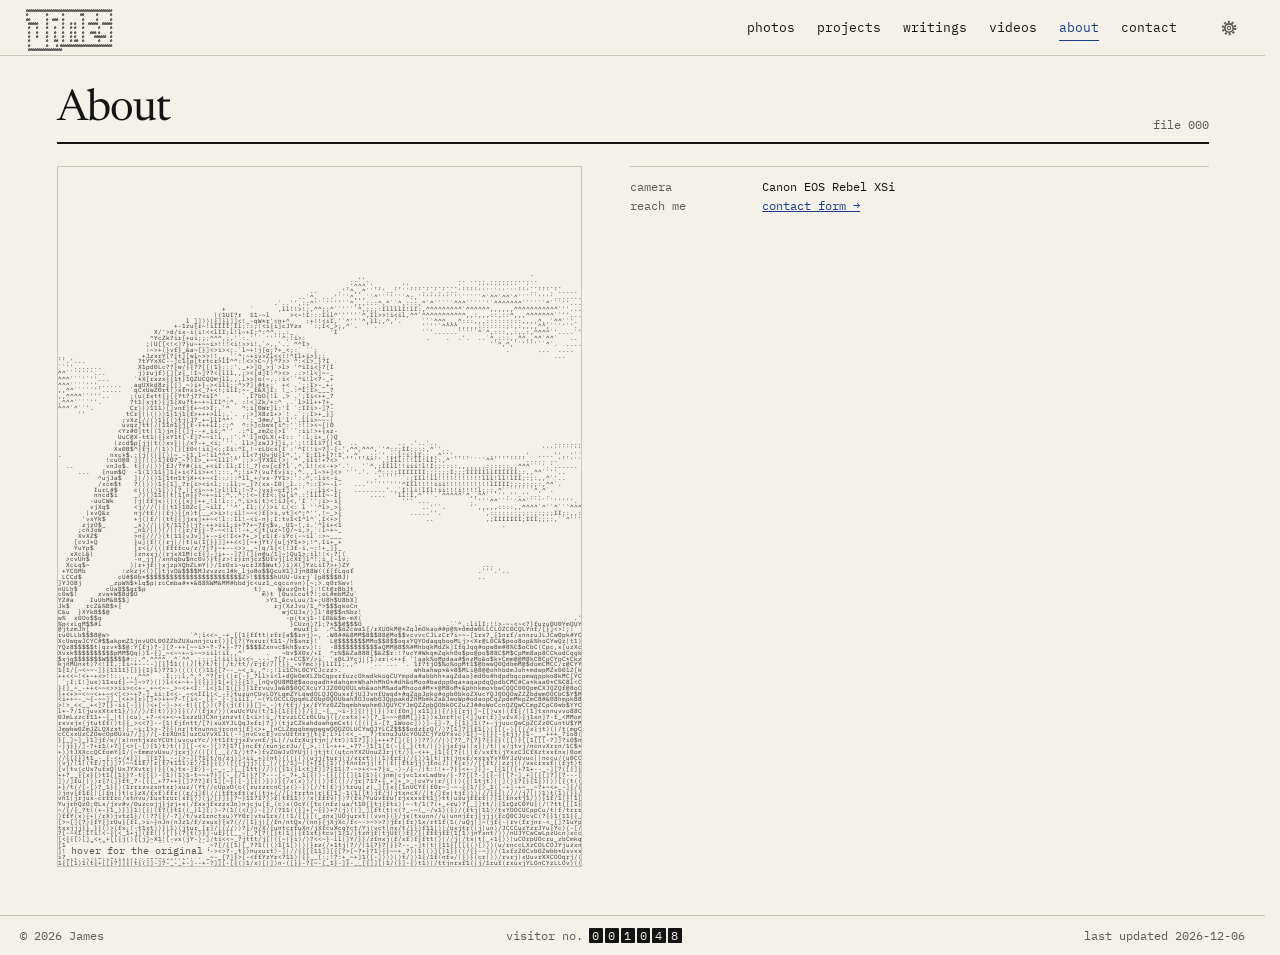
==== about.html @ 58447c20 "Publish site from dashboard" ====
<!doctype html>
<html lang="en">
<head>
<meta charset="utf-8">
<meta name="viewport" content="width=device-width,initial-scale=1">
<title>About — James</title>
<link rel="preconnect" href="https://fonts.googleapis.com">
<link href="https://fonts.googleapis.com/css2?family=IBM+Plex+Mono:wght@400;500;700&family=IBM+Plex+Sans:wght@400;500&family=Newsreader:ital,opsz,wght@0,6..72,400;1,6..72,400&display=swap" rel="stylesheet">
<link rel="stylesheet" href="style.css">
</head>
<body>
<script src="photos.js"></script>
<script src="data.js"></script>
<script src="site.js"></script>

<main class="page">
  <div class="head"><h1>About</h1><span class="meta">file 000</span></div>
  <div class="about">
    <div class="portrait" id="pf">
      <pre class="art" id="art" aria-hidden="true"></pre>
      <img src="img/13.webp" alt="James photographing Starhopper at Starbase">
      <span class="tag">hover for the original</span>
    </div>
    <div>
      <!-- About text goes here: James will write this. -->
      <div class="specs">
        <span>camera</span><b>Canon EOS Rebel XSi</b>
        <span>reach me</span><b><a href="contact.html">contact form →</a></b>
      </div>
    </div>
  </div>
</main>

<script src="ascii.js"></script>
<script src="sig.js"></script>
<script>
  const pf = document.getElementById("pf");
  const art = new AsciiArt(document.getElementById("art"), { cols: 150, minFont: 3 });
  // fill the 3:4 frame exactly; the grid centers whatever sub-character slack is left
  function run() { art.size(pf.clientWidth, pf.clientHeight); art.show({ src: "img/13.webp" }); }
  run();
  new ResizeObserver(() => { clearTimeout(run.t); run.t = setTimeout(run, 150); }).observe(pf);
</script>
</body>
</html>
---- style.css ----
:root{
  --paper:#f3f1ea; --paper-2:#e9e6dc; --ink:#141414; --ink-2:#5b5a55; --rule:#c9c5b8;
  --blue:#1d3c8f; --blue-2:#2f5bd3; --art:#2a2a2a;
  --serif:"Newsreader",Georgia,serif; --mono:"IBM Plex Mono",ui-monospace,monospace; --sans:"IBM Plex Sans",system-ui,sans-serif;
  --ease:cubic-bezier(.65,0,.35,1); --out:cubic-bezier(.2,.8,.2,1); --spring:cubic-bezier(.3,1.5,.5,1);
  color-scheme:light;
}
@media (prefers-color-scheme:dark){:root:not([data-theme="light"]){
  --paper:#0d0f14; --paper-2:#151820; --ink:#e8e6df; --ink-2:#8f8d86; --rule:#2a2e38; --blue:#8fb0ff; --blue-2:#b9ccff; --art:#c9ccd6; color-scheme:dark;}}
:root[data-theme="dark"]{--paper:#0d0f14; --paper-2:#151820; --ink:#e8e6df; --ink-2:#8f8d86; --rule:#2a2e38; --blue:#8fb0ff; --blue-2:#b9ccff; --art:#c9ccd6; color-scheme:dark;}

*{box-sizing:border-box}
html,body{margin:0;background:var(--paper);color:var(--ink)}
body{font-family:var(--sans);font-size:15px;line-height:1.5;min-height:100vh;display:flex;flex-direction:column}
a{color:var(--blue)} a:hover{color:var(--blue-2)}
::selection{background:var(--blue);color:var(--paper)}
button{font:inherit;color:inherit}
:focus-visible{outline:2px solid var(--blue);outline-offset:2px}

/* scrollbar space is always reserved, so nothing shifts sideways when a page gets taller or shorter */
html{scrollbar-gutter:stable}

/* ---------- page transitions (site.js adds .enter / .leave) ---------- */
body.enter>main{animation:pgIn .5s var(--out) both}
body.enter>footer{animation:pgFade .5s .1s both}
body.leave>main,body.leave>footer{animation:pgOut .24s ease-in forwards}
@keyframes pgIn{from{opacity:0;transform:translateY(12px);filter:blur(2px)}}
@keyframes pgFade{from{opacity:0}}
@keyframes pgOut{to{opacity:0;transform:translateY(-8px);filter:blur(2px)}}
.vt-zoom::view-transition-old(root),.vt-zoom::view-transition-new(root){animation:none}
.vt-zoom::view-transition-group(*){animation-duration:.45s;animation-timing-function:cubic-bezier(.3,.7,.1,1)}
.vt-zoom::view-transition-old(*),.vt-zoom::view-transition-new(*){height:100%;object-fit:cover}
:root[data-motion="reduced"] ::view-transition-group(*),:root[data-motion="reduced"] ::view-transition-old(*),:root[data-motion="reduced"] ::view-transition-new(*){animation:none}

/* ---------- header ---------- */
.top{display:flex;align-items:center;gap:20px;padding:0 20px;height:56px;border-bottom:1px solid var(--rule);position:relative;z-index:30;background:var(--paper)}
.top>*{position:relative;z-index:1}
pre.rays{position:absolute;inset:0;z-index:0;margin:0;overflow:hidden;pointer-events:none;font:10px/10px var(--mono);color:var(--ink);white-space:pre}
pre.rays i{font-style:normal}
pre.rays{font:9px/9px var(--mono);color:var(--blue);transition:opacity .2s}
pre.rays .l5{opacity:.9} pre.rays .l4{opacity:.7} pre.rays .l3{opacity:.5} pre.rays .l2{opacity:.3} pre.rays .l1{opacity:.15}
.mark{display:block;text-decoration:none;color:var(--ink);padding:6px 4px;line-height:0}
.mark pre{margin:0;font:700 4.4px/4.4px var(--mono);white-space:pre;color:inherit;transition:color .25s}
.mark:hover,.mark:focus-visible{color:var(--blue)}
nav.main{display:flex;gap:2px;margin-left:auto;font-family:var(--mono);font-size:13px}
.top.home nav.main{margin-left:0}
nav.main>div{position:relative}
nav.main>div>a{position:relative;display:block;padding:6px 10px;color:var(--ink);text-decoration:none;text-transform:lowercase}
nav.main>div>a::after{content:"";position:absolute;left:10px;right:10px;bottom:2px;height:1.5px;background:var(--ink);transform:scaleX(0);transform-origin:left;transition:transform .3s var(--out)}
nav.main>div>a:hover::after,nav.main>div>a[aria-current]::after{transform:scaleX(1)}
nav.main>div>a[aria-current]::after{background:var(--blue)}
nav.main>div>a[aria-current]{color:var(--blue)}
nav.main a.going::after{transform:scaleX(1);background:var(--blue);animation:going .5s var(--out)}
@keyframes going{0%{transform:scaleX(0)}60%{transform:scaleX(1.15)}100%{transform:scaleX(1)}}
.drop{position:absolute;top:calc(100% + 4px);left:0;min-width:150px;background:var(--paper);border:1px solid var(--ink);padding:6px 0;box-shadow:4px 4px 0 var(--rule);
  opacity:0;visibility:hidden;transform:translateY(-4px);clip-path:inset(0 0 100% 0);transition:opacity .18s,transform .25s var(--out),clip-path .3s var(--out),visibility 0s .3s}
nav.main>div:hover .drop,nav.main>div:focus-within .drop{opacity:1;visibility:visible;transform:none;clip-path:inset(0 -10px -10px 0);transition-delay:0s}
.drop a{display:block;padding:4px 12px;color:var(--ink);text-decoration:none;text-transform:lowercase}
.drop a:hover{background:var(--ink);color:var(--paper)}

/* settings gear */
.settings{margin-left:6px}
.top.home .settings{margin-left:auto}
.gear{width:32px;height:32px;border:none;background:none;cursor:pointer;color:var(--ink-2);display:grid;place-items:center;border-radius:50%;transition:color .2s,background .2s}
.gear:hover{color:var(--ink);background:var(--paper-2)}
.gear svg{width:18px;height:18px;transition:transform .6s var(--spring)}
.gear circle{fill:none;stroke:currentColor}
.gear .teeth{stroke-width:3;stroke-dasharray:2.6 2.55}
.gear .ring{stroke-width:2.2}.gear .hub{stroke-width:1.4}
.gear:hover svg{transform:rotate(30deg)}
.settings.open .gear{color:var(--ink)}
.settings.open .gear svg{transform:rotate(150deg)}
.panel{position:absolute;right:0;top:calc(100% + 10px);width:230px;background:var(--paper);border:1px solid var(--ink);box-shadow:5px 5px 0 var(--rule);padding:10px 12px 12px;font:12px var(--mono);
  opacity:0;visibility:hidden;transform:translateY(-6px) scale(.98);transform-origin:top right;clip-path:inset(0 0 100% 0);
  transition:opacity .2s,transform .35s var(--out),clip-path .35s var(--out),visibility 0s .35s}
.settings.open .panel{opacity:1;visibility:visible;transform:none;clip-path:inset(0 -10px -10px -10px);transition-delay:0s}
.panel .ph{color:var(--ink-2);text-transform:uppercase;letter-spacing:.08em;font-size:10px;margin-bottom:8px;border-bottom:1px solid var(--rule);padding-bottom:6px}
.panel .row{display:flex;align-items:center;justify-content:space-between;margin-top:8px;
  opacity:0;transform:translateY(-4px);transition:opacity .25s,transform .3s var(--out)}
.settings.open .panel .row{opacity:1;transform:none}
.settings.open .panel .row:nth-of-type(3){transition-delay:.06s}
.seg{display:inline-flex;border:1px solid var(--rule)}
.seg button{background:none;border:none;padding:3px 8px;font:11px var(--mono);cursor:pointer;color:var(--ink-2);transition:background .2s,color .2s}
.seg button:hover{color:var(--ink)}
.seg button.on{background:var(--ink);color:var(--paper)}

/* burger (small screens) */
.burger{display:none;width:34px;height:30px;border:1px solid var(--rule);background:none;cursor:pointer;position:relative;padding:0}
.burger i{position:absolute;left:8px;right:8px;height:1.5px;background:var(--ink);transition:transform .35s var(--spring),opacity .2s,top .35s var(--spring)}
.burger i:nth-child(1){top:9px}.burger i:nth-child(2){top:14px}.burger i:nth-child(3){top:19px}
.burger:hover{border-color:var(--ink)}
.menu-open .burger i:nth-child(1){top:14px;transform:rotate(45deg)}
.menu-open .burger i:nth-child(2){opacity:0;transform:scaleX(.2)}
.menu-open .burger i:nth-child(3){top:14px;transform:rotate(-45deg)}

/* ---------- odometer ---------- */
.odo{display:inline-flex;vertical-align:baseline;font-variant-numeric:tabular-nums}
.od{display:inline-block;height:1.25em;line-height:1.25em;overflow:hidden;vertical-align:-.3em}
.od .st{display:block;transition:transform 1.1s cubic-bezier(.2,.75,.15,1);will-change:transform}
.od .st i{display:block;height:1.25em;font-style:normal;text-align:center}

/* ---------- footer ---------- */
footer{margin-top:auto;border-top:1px solid var(--rule);padding:12px 20px;display:flex;flex-wrap:wrap;gap:16px;justify-content:space-between;align-items:center;font:12px var(--mono);color:var(--ink-2)}
.vc{display:inline-flex;align-items:center;gap:6px}
.counter{gap:2px}
.counter .od{background:var(--ink);color:var(--paper);width:1.15em;vertical-align:middle;border-radius:1px}

/* ---------- home ---------- */
.stage{flex:1;position:relative;min-height:calc(100vh - 100px);overflow:hidden}
pre.name{position:absolute;z-index:2;left:50%;top:18px;transform:translateX(-50%);margin:0;font-family:var(--mono);font-weight:700;line-height:1;white-space:pre;color:var(--ink);user-select:none;pointer-events:none}
.artbox{position:absolute;inset:0;display:grid;place-items:center}
pre.art{margin:0;font-family:var(--mono);color:var(--art);line-height:1;letter-spacing:0;white-space:pre;user-select:none}
.stage pre.art{cursor:pointer;font-weight:500;position:absolute}
.caption{position:absolute;left:20px;bottom:14px;font:12px var(--mono);color:var(--ink-2);background:var(--paper);padding:2px 6px;text-decoration:none;transition:opacity .3s}
.caption b{color:var(--ink);font-weight:500}

/* ---------- page shell ---------- */
.page{width:100%;max-width:1200px;margin:0 auto;padding:32px 24px 48px}
.head{display:flex;align-items:end;justify-content:space-between;gap:16px;border-bottom:2px solid var(--ink);padding-bottom:10px;margin-bottom:22px;flex-wrap:wrap}
.head h1{font-family:var(--serif);font-weight:400;font-size:44px;line-height:1;margin:0;letter-spacing:-.02em}
.head .meta{font:12px var(--mono);color:var(--ink-2)}

/* ---------- cabinet tabs ---------- */
.tabs{position:relative;display:flex;flex-wrap:wrap;font:13px var(--mono);margin-bottom:16px;padding:0 4px}
.tabs button{background:none;border:none;padding:7px 14px 6px;color:var(--ink-2);cursor:pointer;position:relative;z-index:1;transition:color .25s}
.tabs button:hover,.tabs button.on{color:var(--ink)}
.tabs .n{margin-left:6px;opacity:.55;font-size:11px}
.tabs svg.snake{position:absolute;inset:0;width:100%;height:100%;overflow:visible;pointer-events:none}
.tabs svg path{fill:none;stroke-linejoin:round;stroke-linecap:square}
.tabs svg .base{stroke:var(--rule);stroke-width:1}
.tabs svg .hi{stroke:var(--ink);stroke-width:1.5}

/* ---------- zoom picker ---------- */
.tools{display:flex;align-items:center;gap:14px;font:12px var(--mono);color:var(--ink-2);margin:-4px 0 14px}
.zoomer{position:relative;display:inline-flex;border:1px solid var(--rule);padding:2px;gap:2px}
.zoomer .ink{position:absolute;top:2px;bottom:2px;left:2px;width:30px;background:var(--ink);border-radius:2px;transition:left .42s cubic-bezier(.5,0,.2,1),width .42s cubic-bezier(.5,0,.2,1)}
.zoomer button{position:relative;z-index:1;background:none;border:none;width:30px;height:26px;display:grid;place-items:center;cursor:pointer;padding:0}
.zoomer i{display:grid;gap:1.5px;width:14px;height:14px;transition:transform .35s var(--spring)}
.zoomer i b{background:var(--ink-2);border-radius:.5px;transition:background .25s .1s}
.zoomer button:first-of-type i{width:11px;height:11px}
.zoomer button:hover i{transform:scale(1.15)}
.zoomer button:hover i b{background:var(--ink)}
.zoomer button.on i b{background:var(--paper)}
.tools .tip{margin-left:auto}

/* ---------- photo grid: justified rows, every photo shown whole at its own shape ---------- */
.grid{display:flex;flex-wrap:wrap;gap:var(--gap,6px)}
.grid::after{content:"";flex-grow:999999}
.grid figure{margin:0;position:relative;overflow:hidden;background:var(--paper-2);cursor:zoom-in;
  height:var(--rowh,180px);flex-grow:var(--ar,1.5);width:calc(var(--rowh,180px) * var(--ar,1.5));max-width:100%}
.grid img,.grid video{width:100%;height:100%;object-fit:cover;display:block;transition:transform .5s var(--out)}
.grid figure:hover img,.grid figure:hover video{transform:scale(1.03)}
.grid figcaption{position:absolute;left:0;bottom:0;font:10px var(--mono);background:var(--paper);color:var(--ink);padding:1px 5px;opacity:0;transition:opacity .2s}
.grid figure:hover figcaption{opacity:1}
.grid .badge{position:absolute;right:4px;top:4px;font:9px var(--mono);background:var(--paper);color:var(--ink);padding:0 4px;letter-spacing:.06em}
.grid.dense figcaption,.grid.dense .badge{display:none}
.grid figure.in{animation:fileIn .42s var(--out) both}
.grid figure.out{animation:fileOut .26s ease-in both}
@keyframes fileIn{from{opacity:0;transform:translateY(-22px) rotate(-1.2deg)}}
@keyframes fileOut{to{opacity:0;transform:translateY(18px) rotate(.8deg) scale(.97)}}
.empty{border:1px dashed var(--rule);padding:48px;text-align:center;font:13px var(--mono);color:var(--ink-2);animation:fileIn .42s var(--out) both}

/* ---------- viewer ---------- */
.viewer{position:fixed;inset:0;z-index:50;display:none}
.viewer.open{display:block}
.viewer .veil{position:absolute;inset:0;background:var(--paper)}
.viewer .stagev{position:absolute;inset:0 0 52px 0;display:flex;align-items:center;justify-content:center;overflow:hidden;touch-action:none;user-select:none}
.viewer .stagev.zoomed{cursor:grab}.viewer .stagev.dragging{cursor:grabbing}
.viewer .pan{transform-origin:0 0;will-change:transform;line-height:0}
.viewer .media{display:block;max-width:calc(100vw - 128px);max-height:calc(100vh - 52px - 48px);max-height:calc(100dvh - 52px - 48px);width:auto;height:auto;-webkit-user-drag:none}
.viewer .zbar{position:absolute;right:14px;bottom:66px;z-index:2;display:flex;align-items:center;background:var(--paper);border:1px solid var(--rule);font:11px var(--mono)}
.viewer .zbar button{background:none;border:none;width:30px;height:28px;cursor:pointer;color:var(--ink);font:14px var(--mono);transition:background .2s,color .2s}
.viewer .zbar button:hover{background:var(--ink);color:var(--paper)}
.viewer .zbar span{min-width:46px;text-align:center;color:var(--ink-2)}
.viewer .ctl{position:absolute;z-index:2;background:var(--paper);border:1px solid var(--rule);color:var(--ink);font:13px var(--mono);cursor:pointer;width:38px;height:38px;display:grid;place-items:center;transition:border-color .2s,background .2s,color .2s,transform .3s var(--spring)}
.viewer .ctl:hover{border-color:var(--ink);background:var(--ink);color:var(--paper)}
.viewer .prev{left:14px;top:50%;margin-top:-45px}.viewer .next{right:14px;top:50%;margin-top:-45px}
.viewer .prev:hover{transform:translateX(-2px)}.viewer .next:hover{transform:translateX(2px)}
.viewer .close{right:14px;top:14px}
.viewer .close:hover{transform:rotate(90deg)}
.viewer .bar{position:absolute;left:0;right:0;bottom:0;background:var(--paper);border-top:1px solid var(--rule);font:12px var(--mono)}
.viewer .bar .line{height:52px;display:flex;align-items:center;gap:14px;padding:0 18px}
.viewer .bar .no{color:var(--blue)}
.viewer .bar .nm{font:18px var(--serif);color:var(--ink);white-space:nowrap;overflow:hidden;text-overflow:ellipsis}
.viewer .bar .pos{margin-left:auto;color:var(--ink-2)}
.viewer .more{background:none;border:1px solid var(--rule);color:var(--ink);font:12px var(--mono);padding:5px 10px;cursor:pointer;display:inline-flex;align-items:center;gap:8px;position:relative;overflow:hidden;transition:border-color .25s,color .25s}
.viewer .more::before{content:"";position:absolute;inset:0;background:var(--ink);transform:translateY(101%);transition:transform .3s var(--out);z-index:-1}
.viewer .more:hover{border-color:var(--ink);color:var(--paper)}
.viewer .more:hover::before{transform:none}
.viewer .more{z-index:0}
.viewer .more svg{width:10px;height:10px;transition:transform .35s var(--spring)}
.viewer .more svg path{fill:none;stroke:currentColor;stroke-width:1.6}
.viewer.details .more svg{transform:rotate(180deg)}
.viewer .info{display:grid;grid-template-rows:0fr;transition:grid-template-rows .4s var(--out)}
.viewer.details .info{grid-template-rows:1fr}
.viewer .info>div{overflow:hidden}
.viewer .info dl{display:grid;grid-template-columns:repeat(auto-fill,minmax(170px,1fr));gap:12px 24px;margin:0;padding:14px 18px 18px;border-top:1px dashed var(--rule)}
.viewer .info dl>div{opacity:0;transform:translateY(8px);transition:opacity .3s,transform .4s var(--out)}
.viewer.details .info dl>div{opacity:1;transform:none}
.viewer .info dt{color:var(--ink-2);font-size:10px;text-transform:uppercase;letter-spacing:.08em}
.viewer .info dd{margin:2px 0 0;font-size:13px}
.viewer .info dd.notes{font:15px/1.45 var(--serif)}

/* ---------- about ---------- */
.about{display:grid;grid-template-columns:minmax(0,1fr) minmax(0,1.1fr);gap:48px;align-items:start}
.portrait{position:relative;border:1px solid var(--rule);overflow:hidden;background:var(--paper);aspect-ratio:3/4;display:grid;place-items:center}
.portrait pre.art{cursor:crosshair}
.portrait img{position:absolute;inset:0;width:100%;height:100%;object-fit:cover;opacity:0;transition:opacity .4s}
.portrait:hover img{opacity:1}
.portrait .tag{position:absolute;left:8px;bottom:8px;font:10px var(--mono);background:var(--paper);padding:1px 5px;color:var(--ink-2)}
.specs{font:12px var(--mono);border-top:1px solid var(--rule);padding-top:12px;display:grid;grid-template-columns:120px 1fr;gap:4px 12px;color:var(--ink-2)}
.specs b{color:var(--ink);font-weight:400}

/* ---------- contact ---------- */
form.card{max-width:620px;border:1px solid var(--ink);padding:24px;background:var(--paper);box-shadow:6px 6px 0 var(--rule)}
form.card label{display:block;font:12px var(--mono);color:var(--ink-2);margin:14px 0 4px;text-transform:uppercase;letter-spacing:.06em}
form.card input,form.card textarea{width:100%;background:transparent;border:none;border-bottom:1px solid var(--ink);font:17px var(--serif);color:var(--ink);padding:6px 0;outline:none}
form.card textarea{min-height:140px;resize:vertical;border:1px solid var(--ink);padding:8px}
form.card input:focus,form.card textarea:focus{border-color:var(--blue)}
form.card button{margin-top:20px;background:var(--ink);color:var(--paper);border:none;font:13px var(--mono);padding:10px 18px;cursor:pointer}
form.card button:hover{background:var(--blue)}
.status{font:12px var(--mono);margin-top:12px;color:var(--ink-2)}

/* ---------- drawers (writing, videos, projects) ---------- */
.drawer{border:1px solid var(--rule)}
.drawer .row{display:grid;grid-template-columns:110px 1fr 120px;gap:16px;padding:12px 16px;border-top:1px solid var(--rule);font:13px var(--mono);color:var(--ink-2)}
.drawer .row:first-child{border-top:none;background:var(--paper-2);font-size:11px;text-transform:uppercase;letter-spacing:.06em}
.drawer .row span.t{font:18px var(--serif);color:var(--ink)}
.drawer .row.in{animation:fileIn .42s var(--out) both}

:root[data-motion="reduced"] *{animation-duration:.01ms!important;transition-duration:.01ms!important}

@media (max-width:820px){
  .top{flex-wrap:wrap;height:auto;min-height:56px;padding:8px 14px}
  .burger{display:block;margin-left:auto}
  .top.home .burger{margin-left:0}
  .settings,.top.home .settings{margin-left:auto}
  .top:not(.home) .settings{margin-left:6px}
  nav.main{order:5;width:100%;flex-direction:column;margin:0;display:flex;max-height:0;overflow:hidden;transition:max-height .4s var(--out)}
  .top.menu-open nav.main{max-height:520px}
  nav.main>div{opacity:0;transform:translateY(-6px);transition:opacity .25s,transform .3s var(--out)}
  .top.menu-open nav.main>div{opacity:1;transform:none}
  .top.menu-open nav.main>div:nth-child(2){transition-delay:.03s}.top.menu-open nav.main>div:nth-child(3){transition-delay:.06s}
  .top.menu-open nav.main>div:nth-child(4){transition-delay:.09s}.top.menu-open nav.main>div:nth-child(5){transition-delay:.12s}
  .top.menu-open nav.main>div:nth-child(6){transition-delay:.15s}
  .drop{position:static;opacity:1;visibility:visible;transform:none;clip-path:none;border:none;box-shadow:none;padding:0 0 4px 16px;background:none}
  .drop a{padding:2px 10px}
  .page{padding:24px 16px 40px}
  .head h1{font-size:34px}
  .tools .tip{display:none}
  .about{grid-template-columns:1fr;gap:28px}
  .viewer .media{max-width:calc(100vw - 16px);max-height:calc(100dvh - 52px - 120px)}
  .viewer .prev,.viewer .next{top:auto;bottom:62px;margin:0}
  .viewer .zbar{right:auto;left:50%;transform:translateX(-50%)}
  .viewer .bar .pos{display:none}
  .drawer .row{grid-template-columns:80px 1fr}
  .drawer .row>:last-child{display:none}
  .caption{left:14px;font-size:11px}
}
@media (max-width:600px){
  .tabs{flex-wrap:nowrap;padding:0;font-size:12px}
  .tabs button{padding:7px 8px 6px;white-space:nowrap}
  .tabs .n{display:none}
}
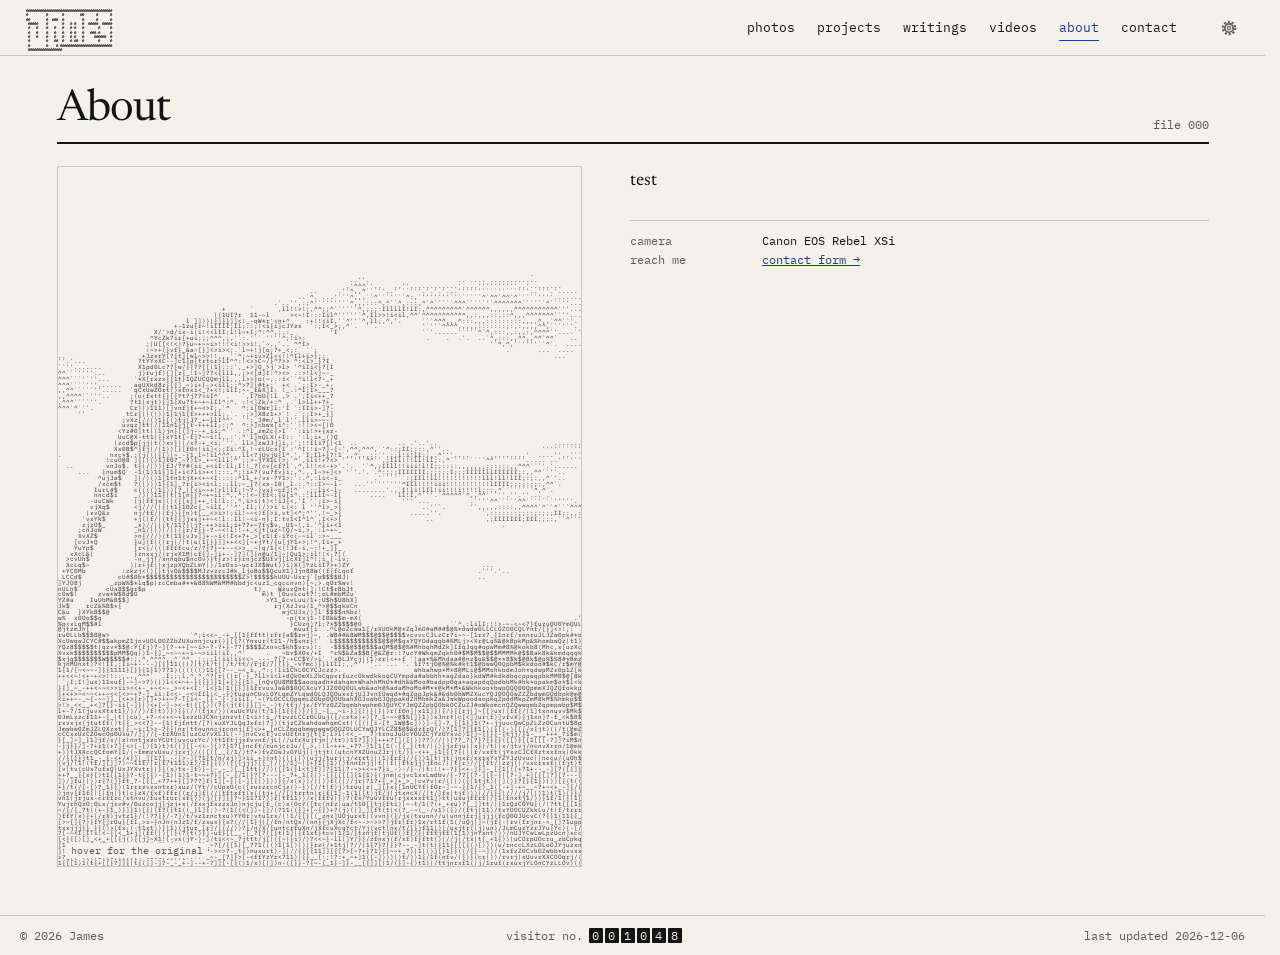
==== commit c436e311: "Publish site from dashboard" ====
--- a/about.html
+++ b/about.html
@@ -22,7 +22,7 @@
       <span class="tag">hover for the original</span>
     </div>
     <div>
-      <!-- About text goes here: James will write this. -->
+      <div class="prose" id="abouttext"></div>
       <div class="specs">
         <span>camera</span><b>Canon EOS Rebel XSi</b>
         <span>reach me</span><b><a href="contact.html">contact form →</a></b>
@@ -31,9 +31,13 @@
   </div>
 </main>
 
+<script src="about.js"></script>
 <script src="ascii.js"></script>
 <script src="sig.js"></script>
 <script>
+  // About text comes from the dashboard; blank lines separate paragraphs
+  document.getElementById("abouttext").innerHTML = (window.ABOUT_TEXT || "").split(/\n\s*\n/).filter(s => s.trim())
+    .map(p => "<p>" + p.trim().replace(/[&<>]/g, c => ({ "&": "&amp;", "<": "&lt;", ">": "&gt;" })[c]).replace(/\n/g, "<br>") + "</p>").join("");
   const pf = document.getElementById("pf");
   const art = new AsciiArt(document.getElementById("art"), { cols: 150, minFont: 3 });
   // fill the 3:4 frame exactly; the grid centers whatever sub-character slack is left
--- a/style.css
+++ b/style.css
@@ -208,6 +208,8 @@
 .portrait img{position:absolute;inset:0;width:100%;height:100%;object-fit:cover;opacity:0;transition:opacity .4s}
 .portrait:hover img{opacity:1}
 .portrait .tag{position:absolute;left:8px;bottom:8px;font:10px var(--mono);background:var(--paper);padding:1px 5px;color:var(--ink-2)}
+.prose{font:19px/1.6 var(--serif);max-width:60ch;margin-bottom:24px}
+.prose p{margin:0 0 1em}
 .specs{font:12px var(--mono);border-top:1px solid var(--rule);padding-top:12px;display:grid;grid-template-columns:120px 1fr;gap:4px 12px;color:var(--ink-2)}
 .specs b{color:var(--ink);font-weight:400}
 
